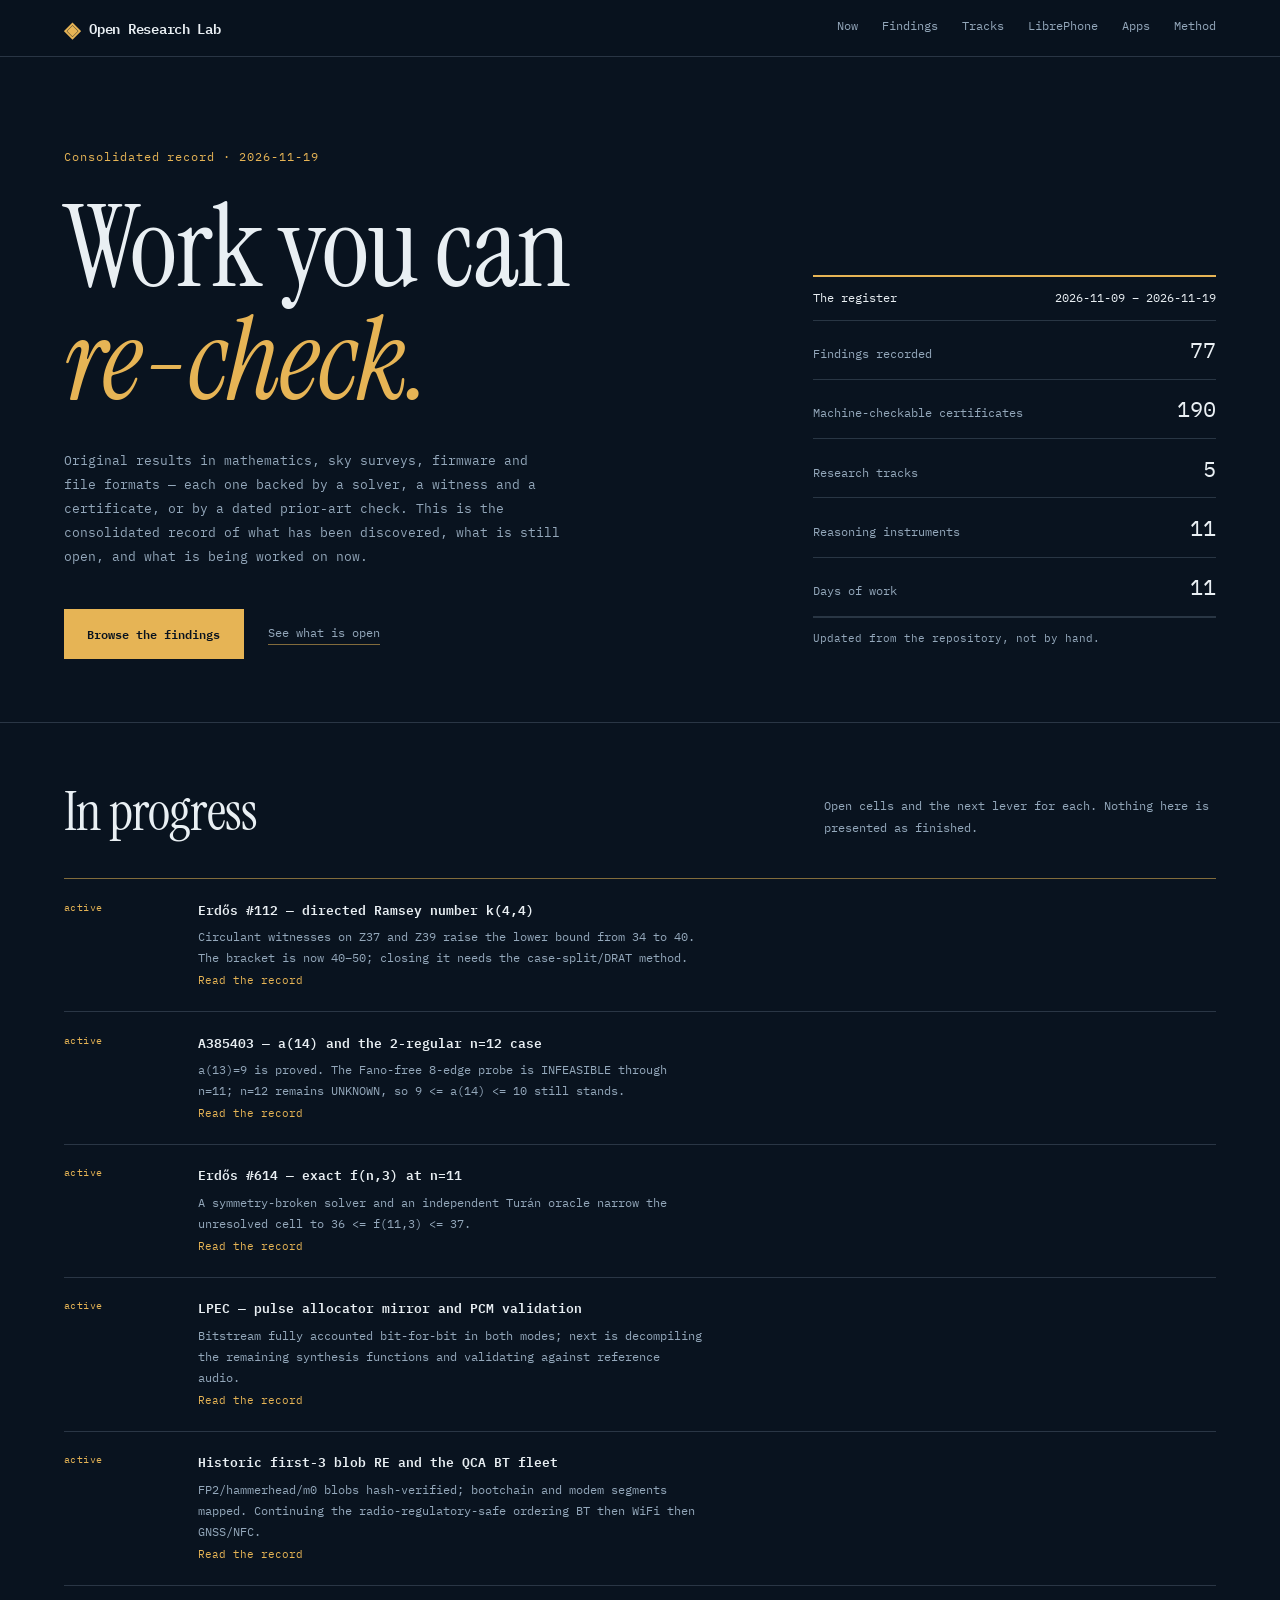
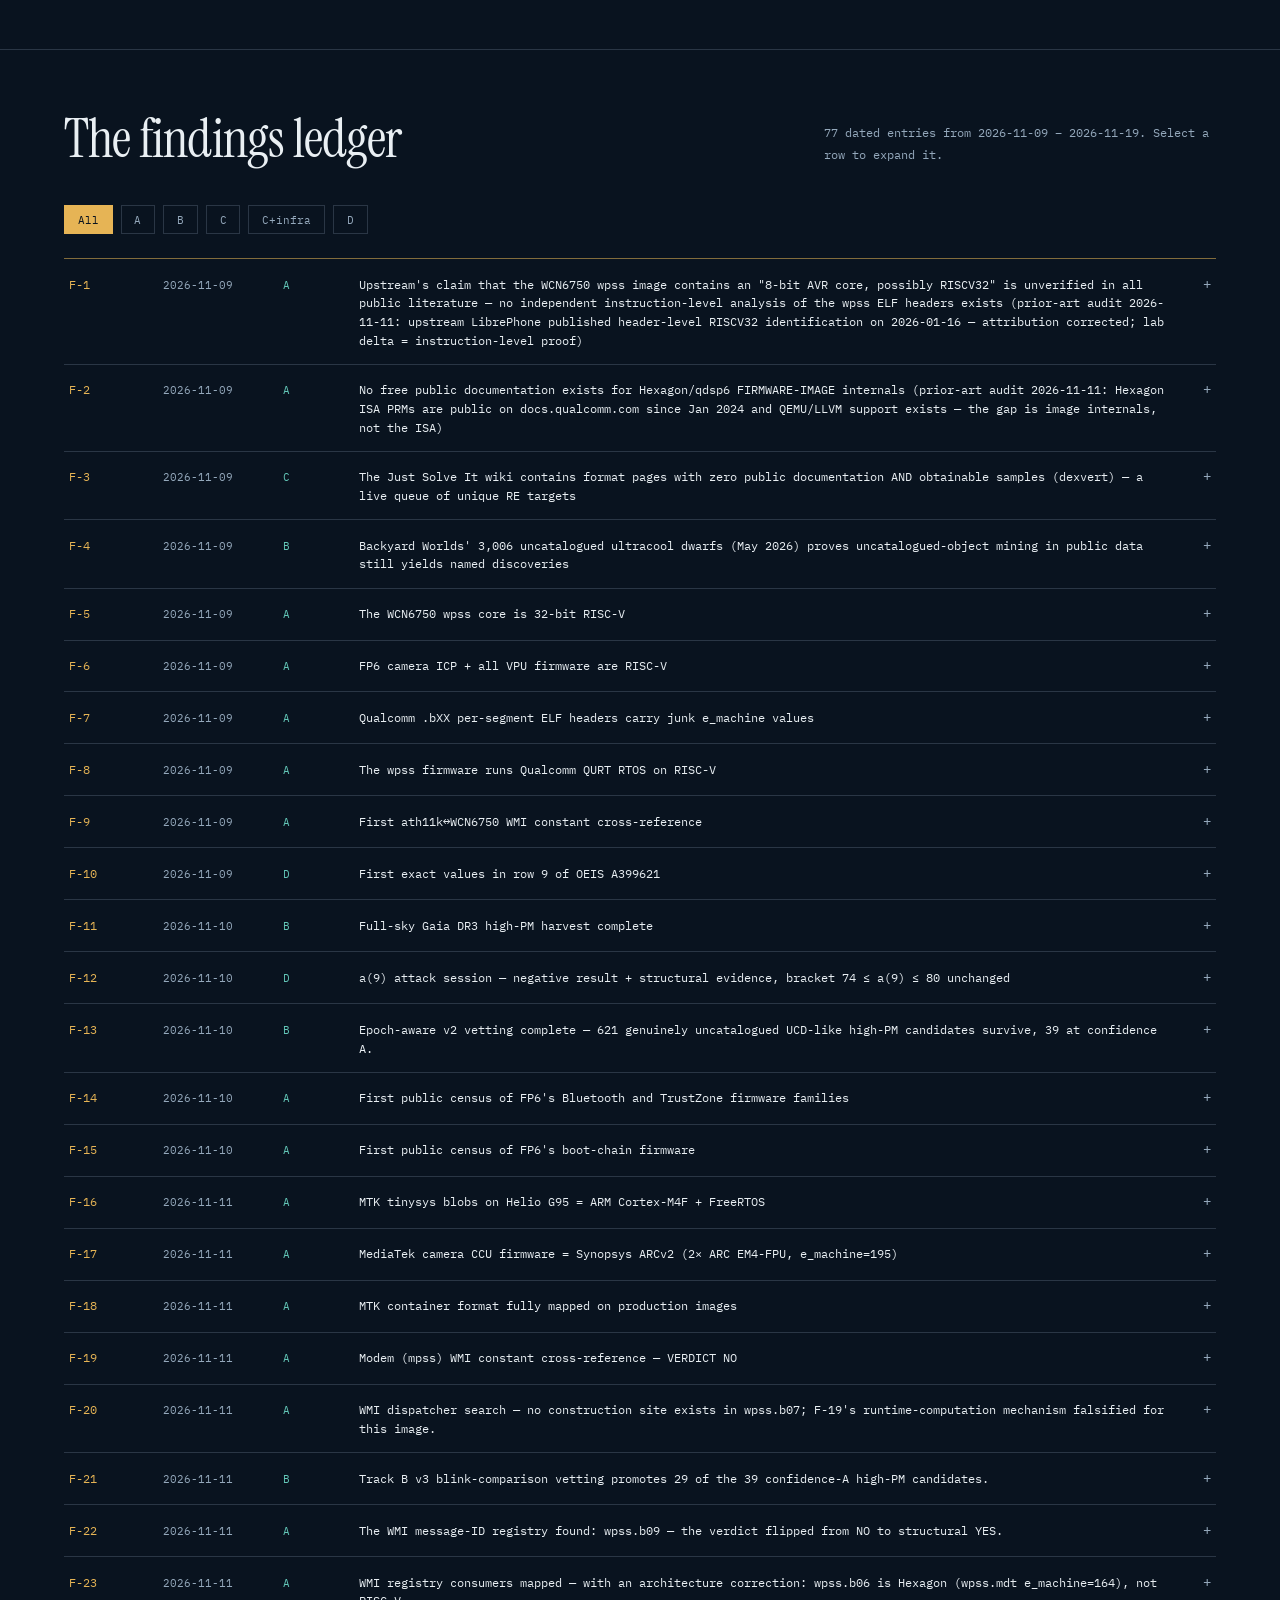
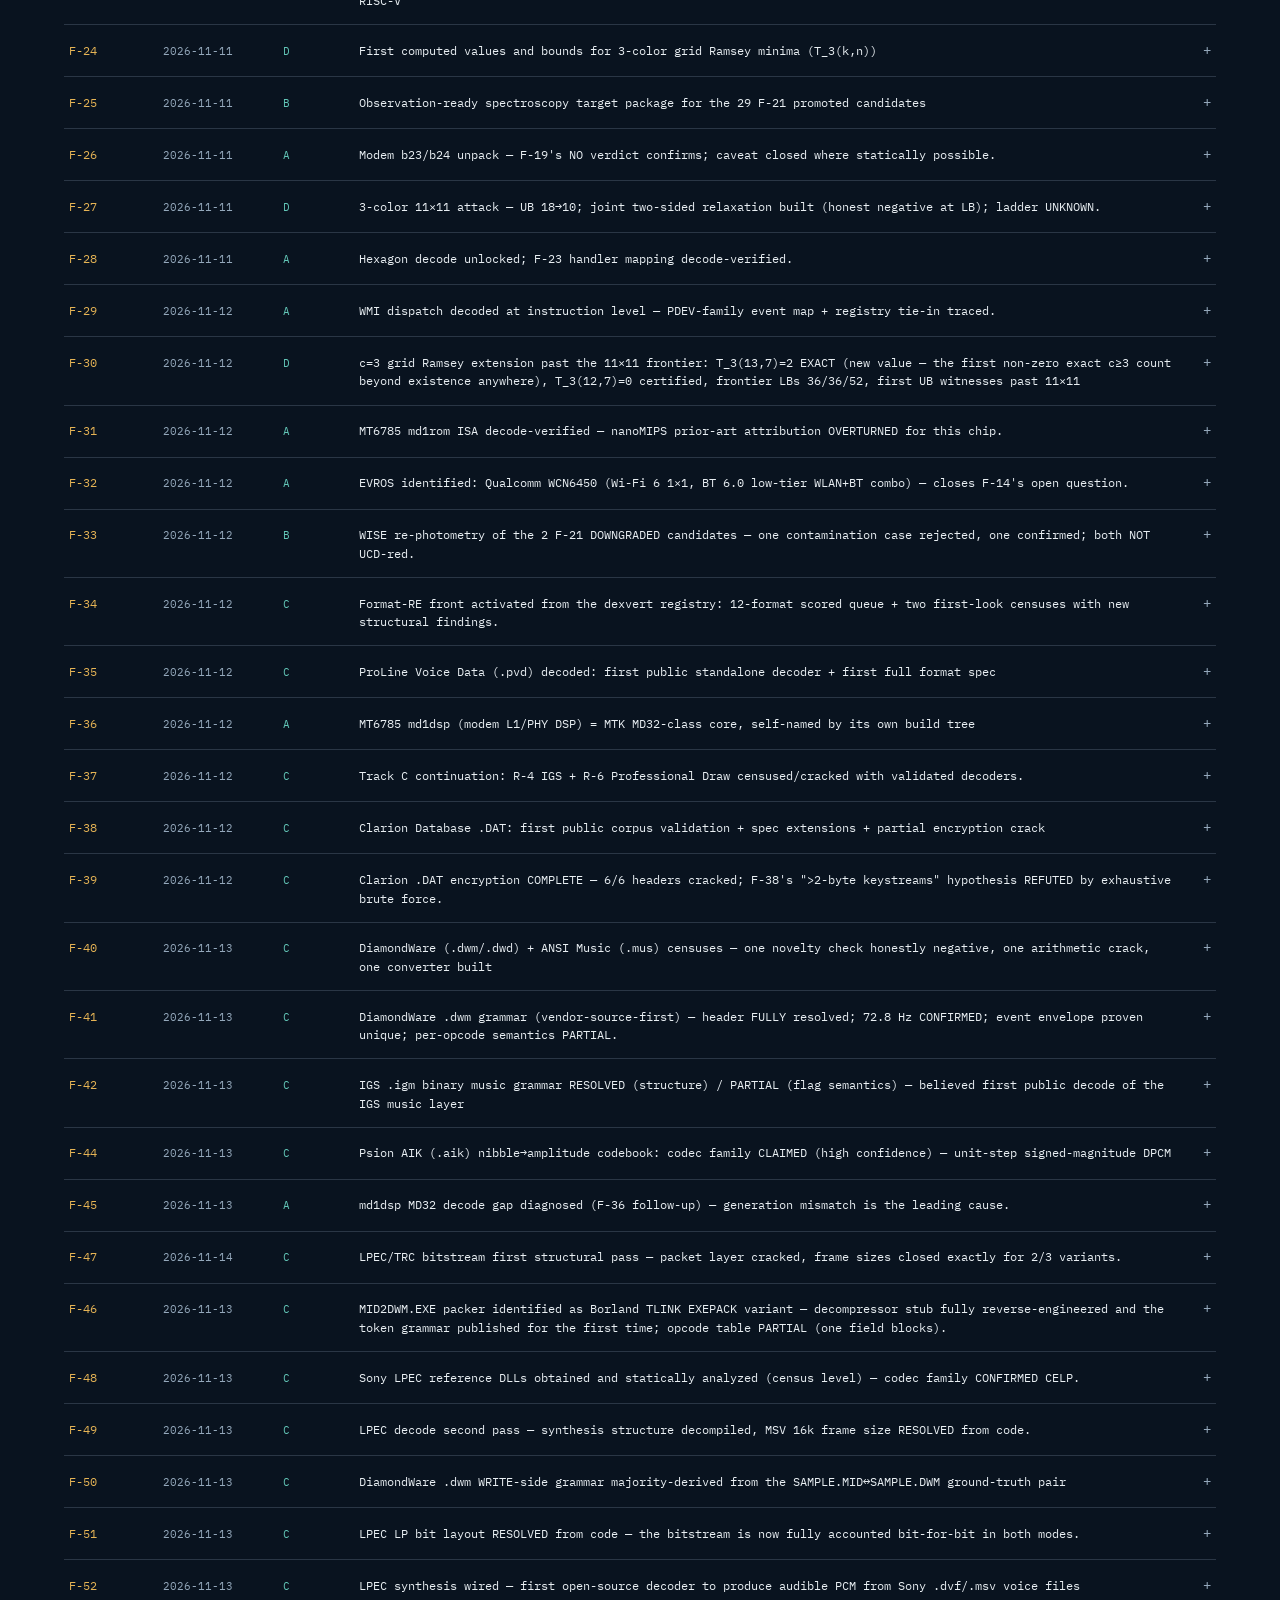
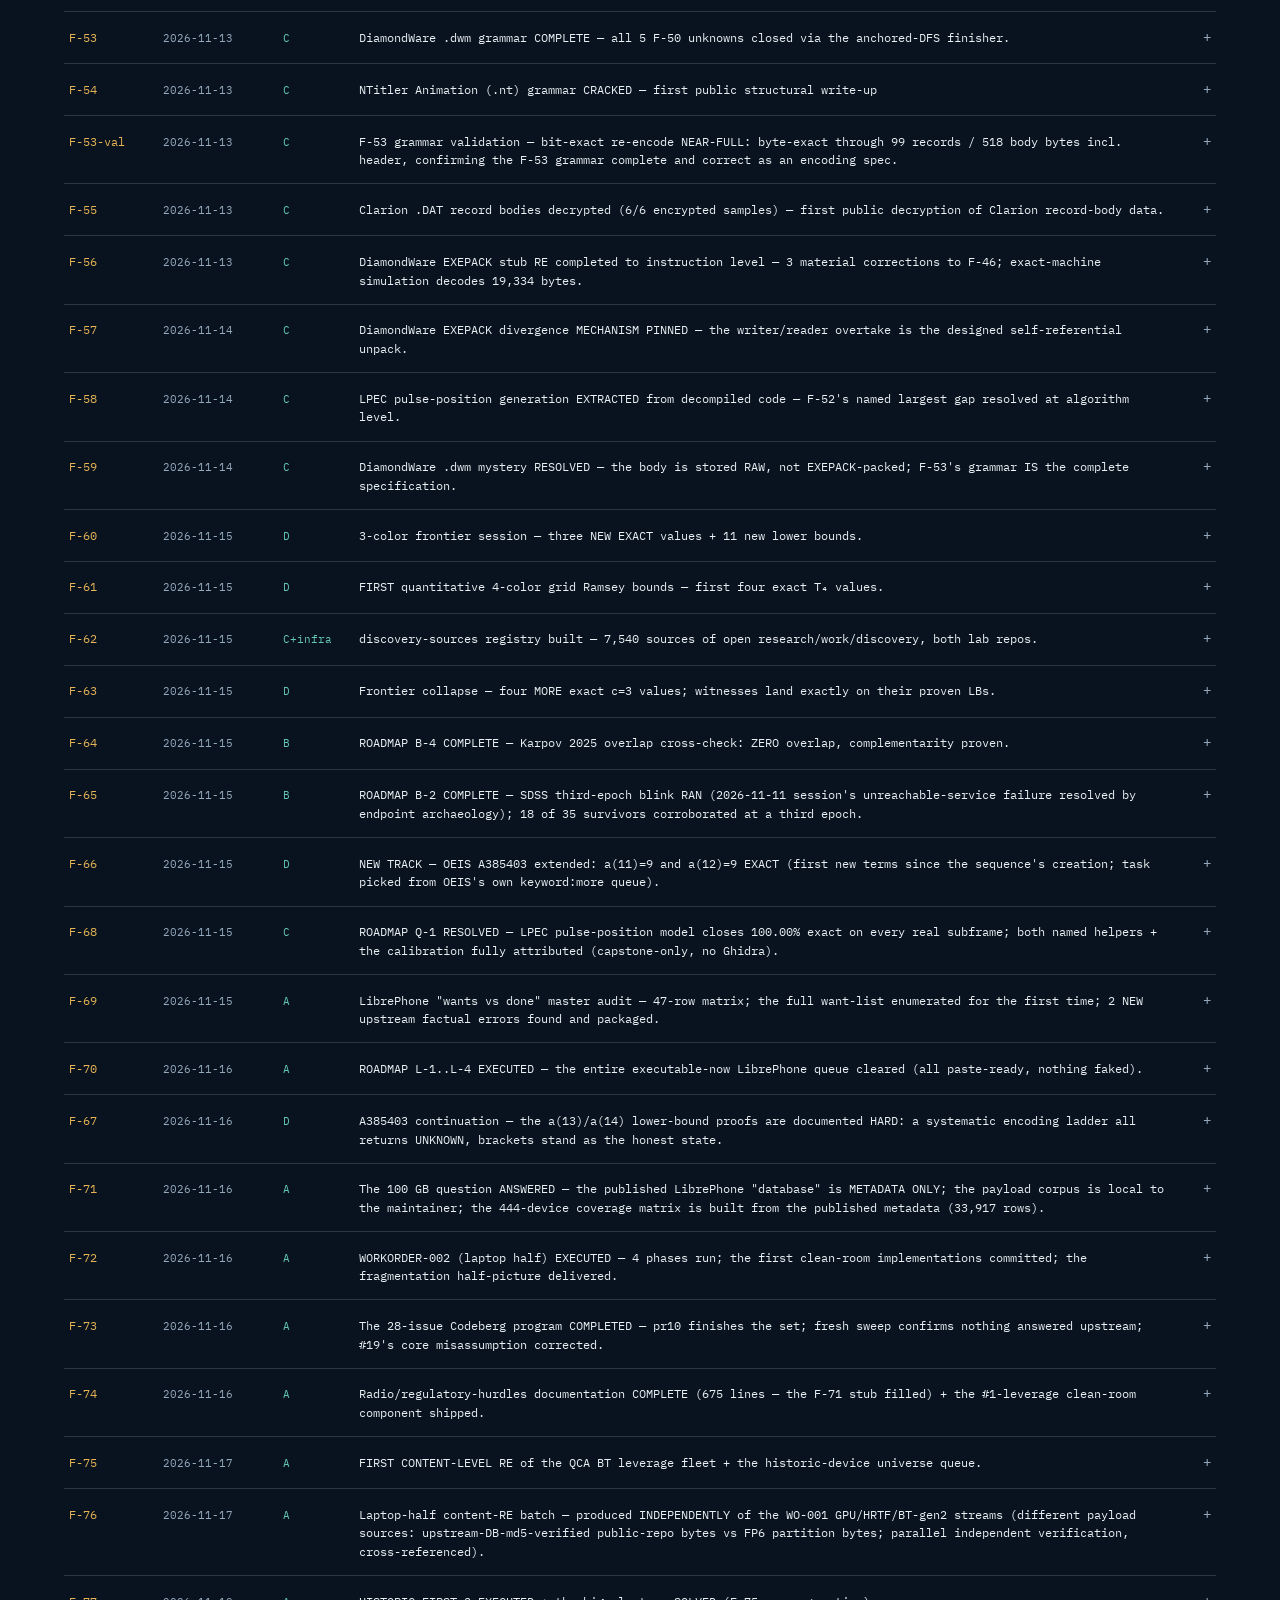
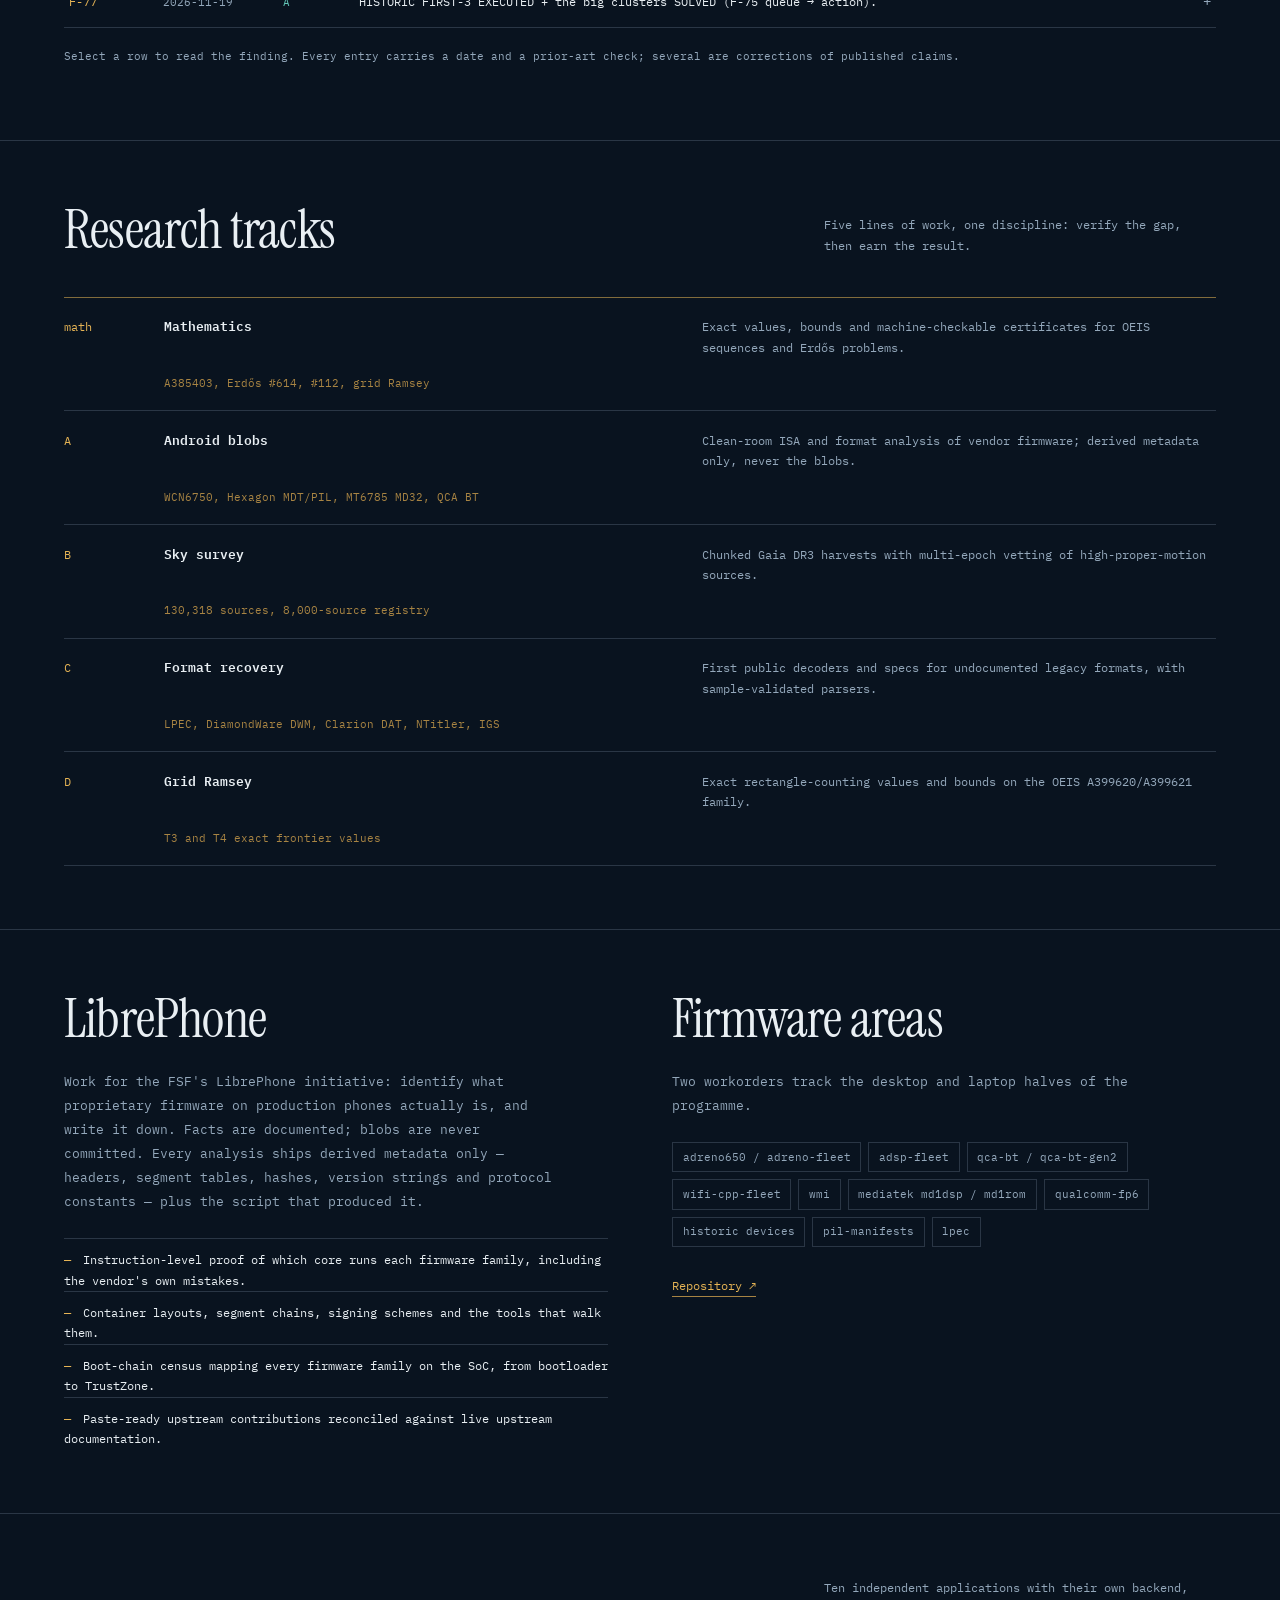
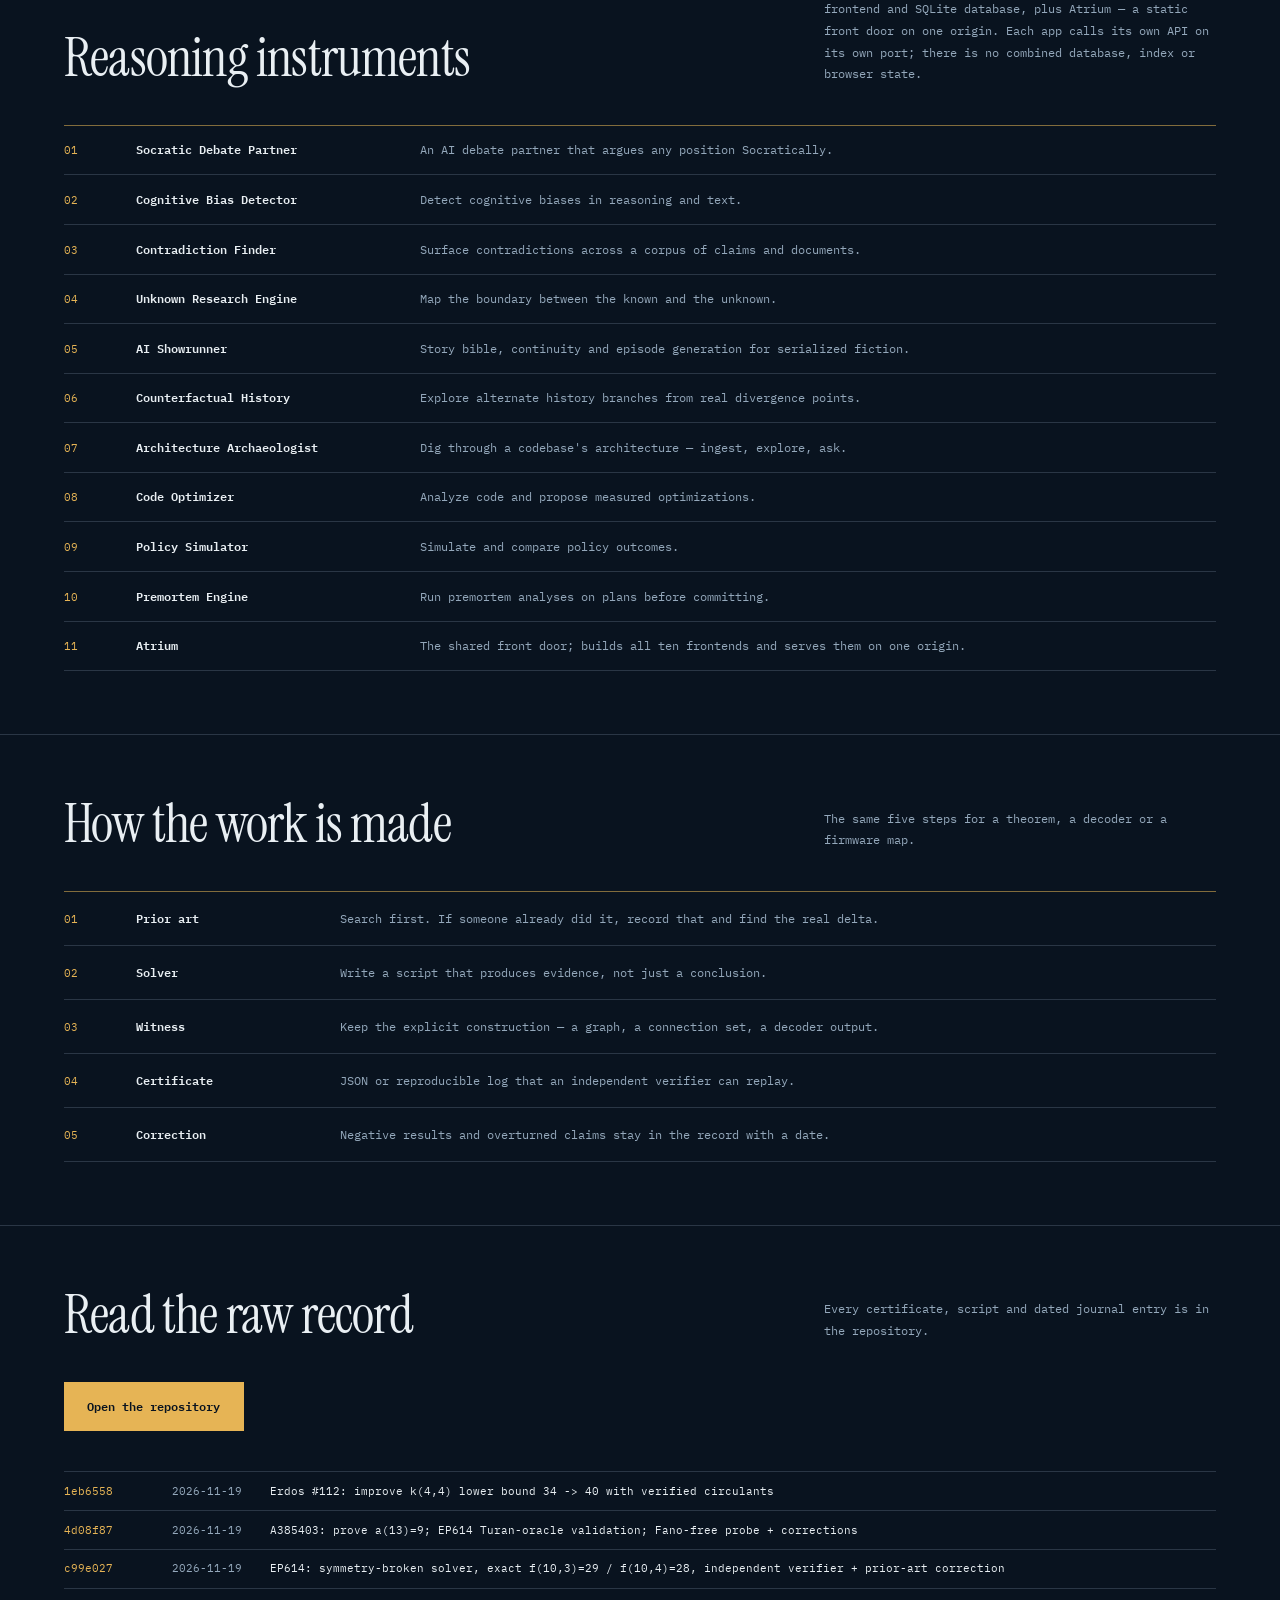
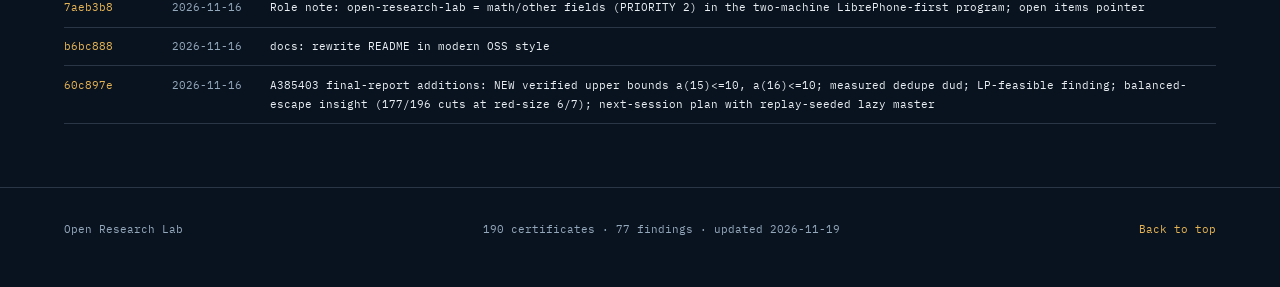
==== docs/index.html @ a0c0c8c8 "Consolidate Open Discovery Lab + launch showcase website - merge all 213 files of open-discovery-lab" ====
<!doctype html>
<html lang="en">
<head>
<meta charset="utf-8">
<meta name="viewport" content="width=device-width, initial-scale=1">
<title>Open Research Lab — Work you can re-check</title>
<meta name="description" content="Original results in mathematics, sky surveys, firmware and file formats, each backed by a solver, a witness and a certificate.">
<link rel="preconnect" href="https://fonts.googleapis.com">
<link rel="preconnect" href="https://fonts.gstatic.com" crossorigin>
<link href="https://fonts.googleapis.com/css2?family=IBM+Plex+Mono:wght@400;500;600&family=Instrument+Serif:ital@0;1&display=swap" rel="stylesheet">
<link rel="stylesheet" href="styles.css">
</head>
<body>

<a class="skip" href="#main">Skip to content</a>

<header class="topbar">
  <a class="wordmark" href="#top">
    <span class="wordmark-mark" aria-hidden="true">◈</span>
    <span>Open Research Lab</span>
  </a>
  <nav aria-label="Sections">
    <a href="#now">Now</a>
    <a href="#findings">Findings</a>
    <a href="#tracks">Tracks</a>
    <a href="#librephone">LibrePhone</a>
    <a href="#apps">Apps</a>
    <a href="#method">Method</a>
  </nav>
</header>

<main id="main">

  <section class="hero" id="top">
    <div class="hero-copy">
      <p class="kicker" id="hero-kicker">Consolidated record · 2026</p>
      <h1>Work you can<br><em>re-check.</em></h1>
      <p class="hero-intro" id="hero-intro"></p>
      <div class="hero-actions">
        <a class="primary" href="#findings">Browse the findings</a>
        <a class="quiet" href="#now">See what is open</a>
      </div>
    </div>

    <aside class="register" aria-label="Live register">
      <div class="register-head">
        <span>The register</span>
        <span id="register-date"></span>
      </div>
      <dl id="register-rows"></dl>
      <div class="register-foot">
        <span>Updated from the repository, not by hand.</span>
      </div>
    </aside>
  </section>

  <section class="section" id="now">
    <div class="section-head">
      <h2>In progress</h2>
      <p>Open cells and the next lever for each. Nothing here is presented as finished.</p>
    </div>
    <div class="now-list" id="now-list"></div>
  </section>

  <section class="section" id="findings">
    <div class="section-head">
      <h2>The findings ledger</h2>
      <p id="findings-sub"></p>
    </div>
    <div class="filters" id="filters" role="group" aria-label="Filter findings by track"></div>
    <div class="ledger" id="ledger"></div>
    <p class="ledger-note">Select a row to read the finding. Every entry carries a date and a prior-art check; several are corrections of published claims.</p>
  </section>

  <section class="section" id="tracks">
    <div class="section-head">
      <h2>Research tracks</h2>
      <p>Five lines of work, one discipline: verify the gap, then earn the result.</p>
    </div>
    <div class="track-list" id="track-list"></div>
  </section>

  <section class="section two-col" id="librephone">
    <div>
      <div class="section-head">
        <h2>LibrePhone</h2>
      </div>
      <p class="prose" id="libre-summary"></p>
      <ul class="plain-list" id="libre-highlights"></ul>
    </div>
    <div>
      <div class="section-head">
        <h2>Firmware areas</h2>
      </div>
      <p class="prose" id="libre-workorders"></p>
      <div class="chip-list" id="libre-areas"></div>
      <a class="outlink" id="libre-link" href="#">Repository ↗</a>
    </div>
  </section>

  <section class="section" id="apps">
    <div class="section-head">
      <h2>Reasoning instruments</h2>
      <p id="apps-summary"></p>
    </div>
    <ol class="app-index" id="app-index"></ol>
  </section>

  <section class="section" id="method">
    <div class="section-head">
      <h2>How the work is made</h2>
      <p>The same five steps for a theorem, a decoder or a firmware map.</p>
    </div>
    <ol class="method-steps" id="method-steps"></ol>
  </section>

  <section class="section cta">
    <div class="section-head">
      <h2>Read the raw record</h2>
      <p>Every certificate, script and dated journal entry is in the repository.</p>
    </div>
    <a class="primary" id="repo-link" href="#">Open the repository</a>
    <div class="recent" id="recent"></div>
  </section>

</main>

<footer>
  <span>Open Research Lab</span>
  <span id="footer-meta"></span>
  <a href="#top">Back to top</a>
</footer>

<script src="data.js"></script>
<script src="app.js"></script>
</body>
</html>
---- docs/styles.css ----
/* Open Research Lab — instrument-ledger visual system.
   Deep navy + brass, editorial serif display, technical mono data.
   Ruled structure instead of cards. No gradients, no shadows. */

:root {
  --ink:      #09131f;
  --ink-2:    #101d2b;
  --ink-3:    #16263a;
  --paper:    #e9eff3;
  --muted:    #94a8bb;
  --brass:    #e6b455;
  --brass-dim:#a88443;
  --teal:     #63c7b8;
  --rule:     rgba(148, 168, 187, 0.24);
  --rule-str: rgba(230, 180, 85, 0.55);
  --serif: "Instrument Serif", Georgia, serif;
  --mono: "IBM Plex Mono", ui-monospace, SFMono-Regular, Menlo, monospace;
}

* { box-sizing: border-box; }

html { scroll-behavior: smooth; scroll-padding-top: 5rem; }

body {
  margin: 0;
  background: var(--ink);
  color: var(--paper);
  font-family: var(--mono);
  font-size: 14px;
  line-height: 1.7;
  -webkit-font-smoothing: antialiased;
}

a { color: inherit; }

a:focus-visible, button:focus-visible, summary:focus-visible {
  outline: 2px solid var(--brass);
  outline-offset: 3px;
}

.skip {
  position: absolute; left: -9999px; top: 0;
  background: var(--brass); color: var(--ink); padding: .5rem 1rem; z-index: 20;
}
.skip:focus { left: 0; }

/* ---------- top bar ---------- */

.topbar {
  position: sticky; top: 0; z-index: 10;
  display: flex; align-items: center; justify-content: space-between;
  gap: 2rem;
  padding: 1rem clamp(1.25rem, 5vw, 4.5rem);
  background: rgba(9, 19, 31, 0.94);
  border-bottom: 1px solid var(--rule);
  backdrop-filter: blur(8px);
}
.wordmark {
  display: inline-flex; align-items: center; gap: .6rem;
  font-weight: 600; letter-spacing: -0.02em; text-decoration: none;
}
.wordmark-mark { color: var(--brass); font-size: 1.3rem; line-height: 1; }
.topbar nav { display: flex; gap: 1.5rem; flex-wrap: wrap; }
.topbar nav a {
  color: var(--muted); text-decoration: none; font-size: 12px;
  border-bottom: 1px solid transparent; padding-bottom: 2px;
}
.topbar nav a:hover { color: var(--paper); border-bottom-color: var(--brass); }

/* ---------- hero ---------- */

.hero {
  display: grid;
  grid-template-columns: minmax(0, 1.25fr) minmax(280px, .75fr);
  gap: clamp(2rem, 6vw, 6rem);
  align-items: end;
  padding: clamp(4rem, 10vh, 8rem) clamp(1.25rem, 5vw, 4.5rem) clamp(3rem, 7vh, 6rem);
  max-width: 1400px; margin: 0 auto;
}

.kicker {
  color: var(--brass); font-size: 12px; letter-spacing: 0.08em;
  margin: 0 0 1.5rem;
}

h1, h2 {
  font-family: var(--serif); font-weight: 400; letter-spacing: -0.015em;
  margin: 0; line-height: 0.98;
}
h1 { font-size: clamp(3.6rem, 9vw, 8.2rem); }
h1 em { color: var(--brass); font-style: italic; }
h2 { font-size: clamp(2.1rem, 4.2vw, 3.6rem); }

.hero-intro {
  max-width: 62ch; color: var(--muted); margin: 2rem 0 0;
  font-size: 13px; line-height: 1.85;
}
.hero-actions { display: flex; gap: 1.5rem; align-items: center; flex-wrap: wrap; margin-top: 2.5rem; }

.primary {
  display: inline-block; background: var(--brass); color: var(--ink);
  text-decoration: none; font-weight: 600; font-size: 12px;
  padding: .85rem 1.4rem; border: 1px solid var(--brass);
}
.primary:hover { background: transparent; color: var(--brass); }
.quiet { color: var(--muted); font-size: 12px; text-decoration: none; border-bottom: 1px solid var(--rule-str); }
.quiet:hover { color: var(--paper); }

/* ---------- the register ---------- */

.register { border-top: 2px solid var(--brass); font-size: 12px; }
.register-head, .register-foot {
  display: flex; justify-content: space-between; gap: 1rem;
  color: var(--muted); padding: .7rem 0;
}
.register-head { color: var(--paper); border-bottom: 1px solid var(--rule); }
.register-foot { border-top: 1px solid var(--rule); font-size: 11px; }
.register dl { margin: 0; }
.register-row {
  display: grid; grid-template-columns: 1fr auto;
  align-items: baseline; gap: 1rem;
  padding: .65rem 0; border-bottom: 1px solid var(--rule);
}
.register-row dt { color: var(--muted); }
.register-row dd { margin: 0; font-size: 22px; font-variant-numeric: tabular-nums; color: var(--paper); }
.register-row dd small { font-size: 11px; color: var(--teal); margin-left: .5rem; }

/* ---------- sections ---------- */

.section {
  max-width: 1400px; margin: 0 auto;
  padding: clamp(3rem, 7vh, 6rem) clamp(1.25rem, 5vw, 4.5rem);
  border-top: 1px solid var(--rule);
}
.section-head { display: grid; grid-template-columns: minmax(0, 1fr) minmax(240px, 34%); gap: 2rem; align-items: end; margin-bottom: 2.5rem; }
.section-head p { color: var(--muted); margin: 0; font-size: 12px; line-height: 1.8; }

.prose { color: var(--muted); font-size: 13px; line-height: 1.85; max-width: 62ch; }
.plain-list { list-style: none; padding: 0; margin: 1.5rem 0 0; }
.plain-list li { border-top: 1px solid var(--rule); padding: .7rem 0 0; color: var(--paper); font-size: 12px; }
.plain-list li::before { content: "—"; color: var(--brass); margin-right: .75rem; }

/* ---------- now ---------- */

.now-list { border-top: 1px solid var(--rule-str); }
.now-item { display: grid; grid-template-columns: 110px 1fr; gap: 1.5rem; padding: 1.2rem 0; border-bottom: 1px solid var(--rule); }
.now-item h3 { margin: 0 0 .35rem; font-family: var(--mono); font-size: 13px; font-weight: 600; }
.now-item p { margin: 0; color: var(--muted); font-size: 12px; line-height: 1.75; max-width: 72ch; }
.now-item a { color: var(--brass); font-size: 11px; text-decoration: none; }
.now-item a:hover { text-decoration: underline; }
.status { font-size: 10px; color: var(--brass); letter-spacing: .04em; }

/* ---------- findings ledger ---------- */

.filters { display: flex; flex-wrap: wrap; gap: .5rem; margin-bottom: 1.5rem; }
.filter {
  background: transparent; color: var(--muted); border: 1px solid var(--rule);
  font-family: var(--mono); font-size: 11px; padding: .4rem .8rem; cursor: pointer;
}
.filter:hover { border-color: var(--brass-dim); color: var(--paper); }
.filter[aria-pressed="true"] { background: var(--brass); border-color: var(--brass); color: var(--ink); }

.ledger { border-top: 1px solid var(--rule-str); }
.ledger-row { border-bottom: 1px solid var(--rule); }
.ledger-summary {
  display: grid; grid-template-columns: 78px 104px 60px 1fr 22px;
  gap: 1rem; align-items: baseline; padding: .85rem .3rem; cursor: pointer;
  list-style: none;
}
.ledger-summary::-webkit-details-marker { display: none; }
.ledger-summary:hover { background: var(--ink-2); }
.ledger-id { color: var(--brass); font-size: 12px; }
.ledger-date { color: var(--muted); font-size: 11px; }
.ledger-track { color: var(--teal); font-size: 11px; }
.ledger-title { font-size: 12px; line-height: 1.55; }
.ledger-caret { color: var(--muted); text-align: right; }
.ledger-detail { padding: 0 1rem 1.4rem 2.5rem; color: var(--muted); font-size: 12px; line-height: 1.85; max-width: 92ch; }
.ledger-note { color: var(--muted); font-size: 11px; margin-top: 1.2rem; }

/* ---------- tracks ---------- */

.track-list { border-top: 1px solid var(--rule-str); }
.track-item { display: grid; grid-template-columns: 76px 1fr 1fr; gap: 1.5rem; padding: 1.1rem 0; border-bottom: 1px solid var(--rule); align-items: baseline; }
.track-key { color: var(--brass); font-size: 12px; }
.track-item h3 { margin: 0; font-size: 13px; font-weight: 600; }
.track-item p { margin: 0; color: var(--muted); font-size: 12px; line-height: 1.7; }
.track-examples { grid-column: 2 / -1; color: var(--brass-dim); font-size: 11px; margin-top: -.5rem; }

/* ---------- two column ---------- */

.two-col { display: grid; grid-template-columns: 1fr 1fr; gap: clamp(2rem, 5vw, 5rem); }
.two-col .section-head { display: block; margin-bottom: 1.5rem; }
.chip-list { display: flex; flex-wrap: wrap; gap: .45rem; margin-top: 1.5rem; }
.chip { border: 1px solid var(--rule); color: var(--muted); font-size: 11px; padding: .3rem .6rem; }
.outlink { display: inline-block; margin-top: 1.8rem; color: var(--brass); font-size: 12px; text-decoration: none; border-bottom: 1px solid var(--brass-dim); }

/* ---------- apps ---------- */

.app-index { list-style: none; counter-reset: app; padding: 0; margin: 0; border-top: 1px solid var(--rule-str); }
.app-index li {
  counter-increment: app;
  display: grid; grid-template-columns: 48px minmax(180px, 260px) 1fr;
  gap: 1.5rem; padding: .85rem 0; border-bottom: 1px solid var(--rule); align-items: baseline;
}
.app-index li::before { content: counter(app, decimal-leading-zero); color: var(--brass); font-size: 11px; }
.app-index strong { font-size: 12px; font-weight: 600; }
.app-index span { color: var(--muted); font-size: 12px; }

/* ---------- method ---------- */

.method-steps { list-style: none; counter-reset: step; padding: 0; margin: 0; border-top: 1px solid var(--rule-str); }
.method-steps li {
  counter-increment: step;
  display: grid; grid-template-columns: 48px 180px 1fr; gap: 1.5rem;
  padding: 1rem 0; border-bottom: 1px solid var(--rule); align-items: baseline;
}
.method-steps li::before { content: counter(step, decimal-leading-zero); color: var(--brass); font-size: 11px; }
.method-steps strong { font-size: 12px; font-weight: 600; }
.method-steps p { margin: 0; color: var(--muted); font-size: 12px; line-height: 1.75; }

/* ---------- cta / footer ---------- */

.cta { border-bottom: 1px solid var(--rule); }
.recent { margin-top: 2.5rem; border-top: 1px solid var(--rule); }
.recent-row { display: grid; grid-template-columns: 92px 82px 1fr; gap: 1rem; padding: .6rem 0; border-bottom: 1px solid var(--rule); font-size: 11px; }
.recent-row span:first-child { color: var(--brass); }
.recent-row span:nth-child(2) { color: var(--muted); }
.recent-row span:last-child { color: var(--paper); }

footer {
  display: flex; justify-content: space-between; gap: 1rem; flex-wrap: wrap;
  max-width: 1400px; margin: 0 auto;
  padding: 2rem clamp(1.25rem, 5vw, 4.5rem) 3rem;
  color: var(--muted); font-size: 11px;
}
footer a { color: var(--brass); text-decoration: none; }

/* ---------- one orchestrated reveal ---------- */

@media (prefers-reduced-motion: no-preference) {
  .hero-copy > * { animation: rise .7s cubic-bezier(.2,.7,.3,1) both; }
  .hero-copy > :nth-child(2) { animation-delay: .08s; }
  .hero-copy > :nth-child(3) { animation-delay: .16s; }
  .hero-copy > :nth-child(4) { animation-delay: .24s; }
  .register { animation: rise .8s .3s cubic-bezier(.2,.7,.3,1) both; }
}
@keyframes rise { from { opacity: 0; transform: translateY(14px); } to { opacity: 1; transform: none; } }

/* ---------- responsive ---------- */

@media (max-width: 900px) {
  .hero { grid-template-columns: 1fr; }
  .section-head { grid-template-columns: 1fr; gap: 1rem; }
  .two-col { grid-template-columns: 1fr; }
  .track-item { grid-template-columns: 56px 1fr; }
  .track-item p { grid-column: 2; }
  .track-examples { grid-column: 2; margin-top: 0; }
}

@media (max-width: 620px) {
  .topbar { gap: .75rem; flex-wrap: wrap; }
  .topbar nav { gap: .9rem; }
  h1 { font-size: clamp(3rem, 15vw, 5rem); }
  .now-item, .ledger-summary, .app-index li, .method-steps li, .recent-row {
    grid-template-columns: 1fr; gap: .25rem;
  }
  .ledger-summary { grid-template-columns: 64px 1fr 20px; }
  .ledger-date, .ledger-caret { display: none; }
  .app-index li::before, .method-steps li::before { margin-bottom: .2rem; }
  .ledger-detail { padding-left: .5rem; }
}
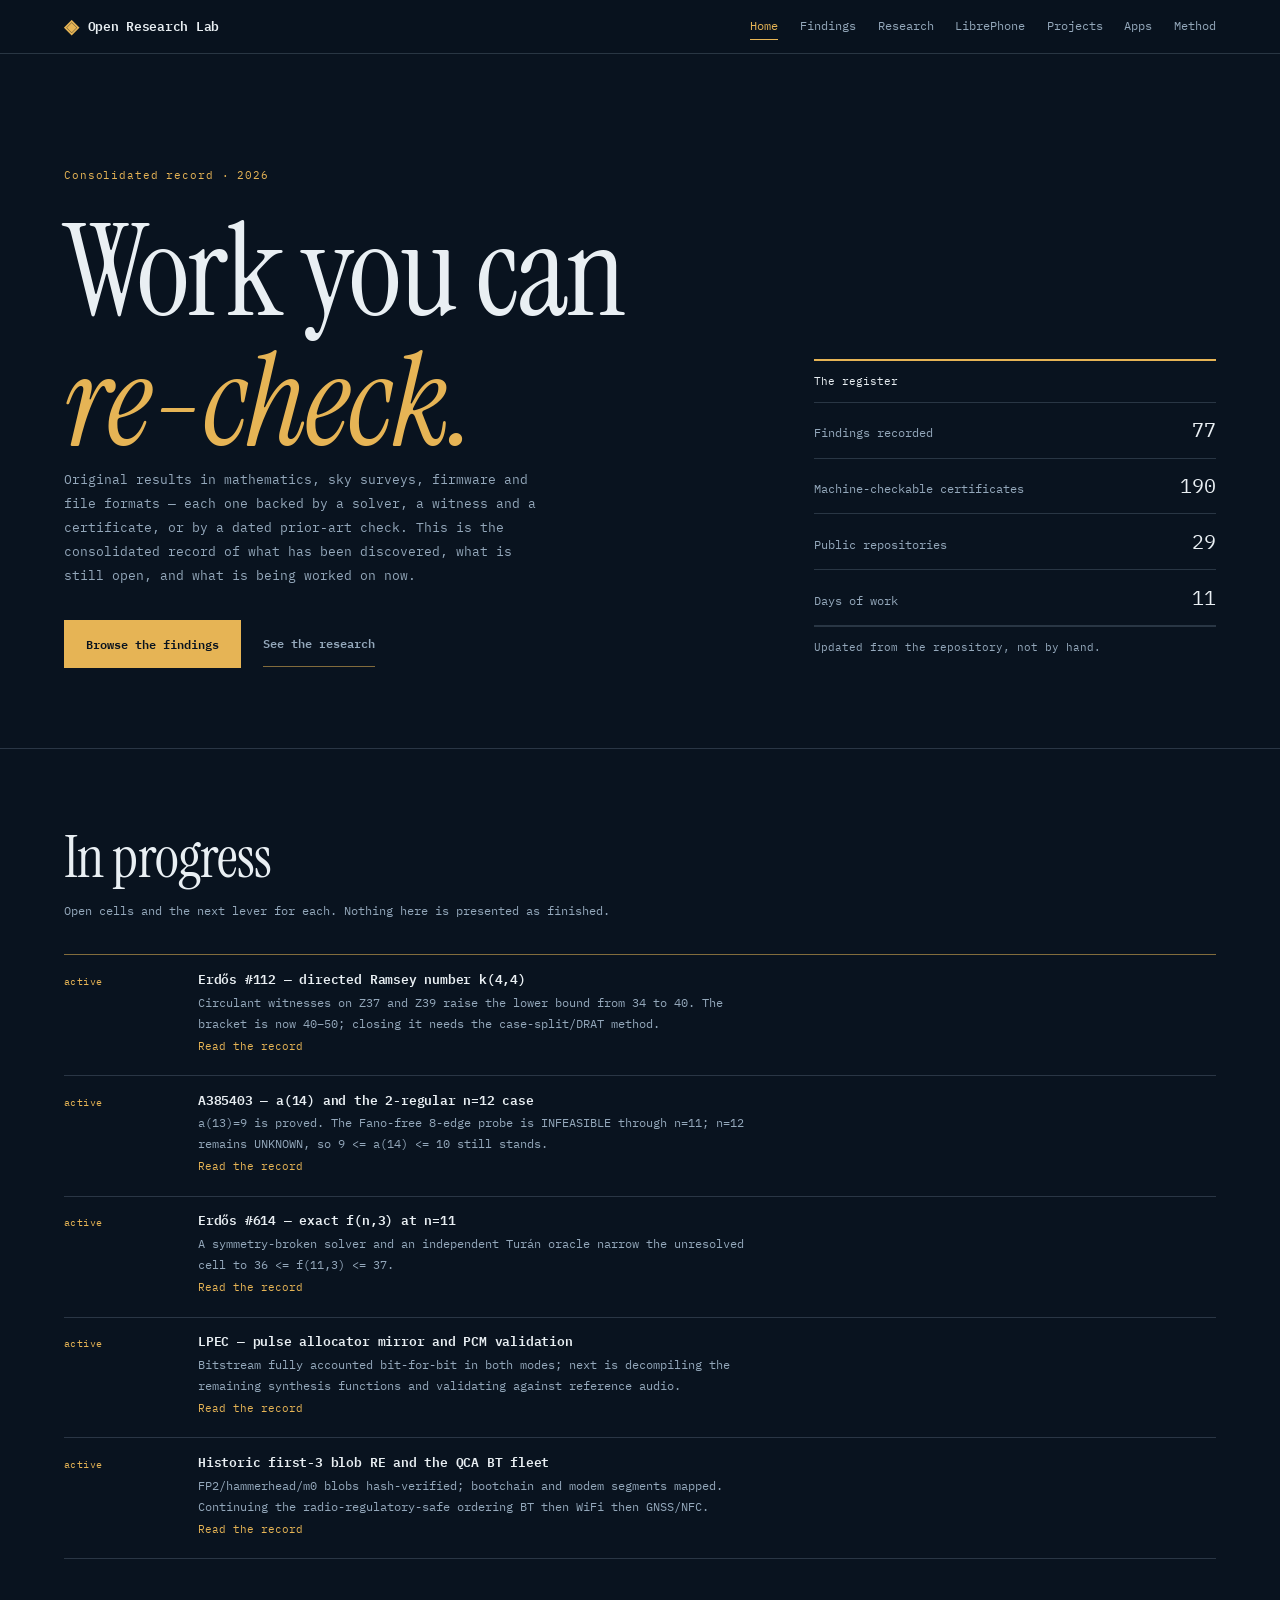
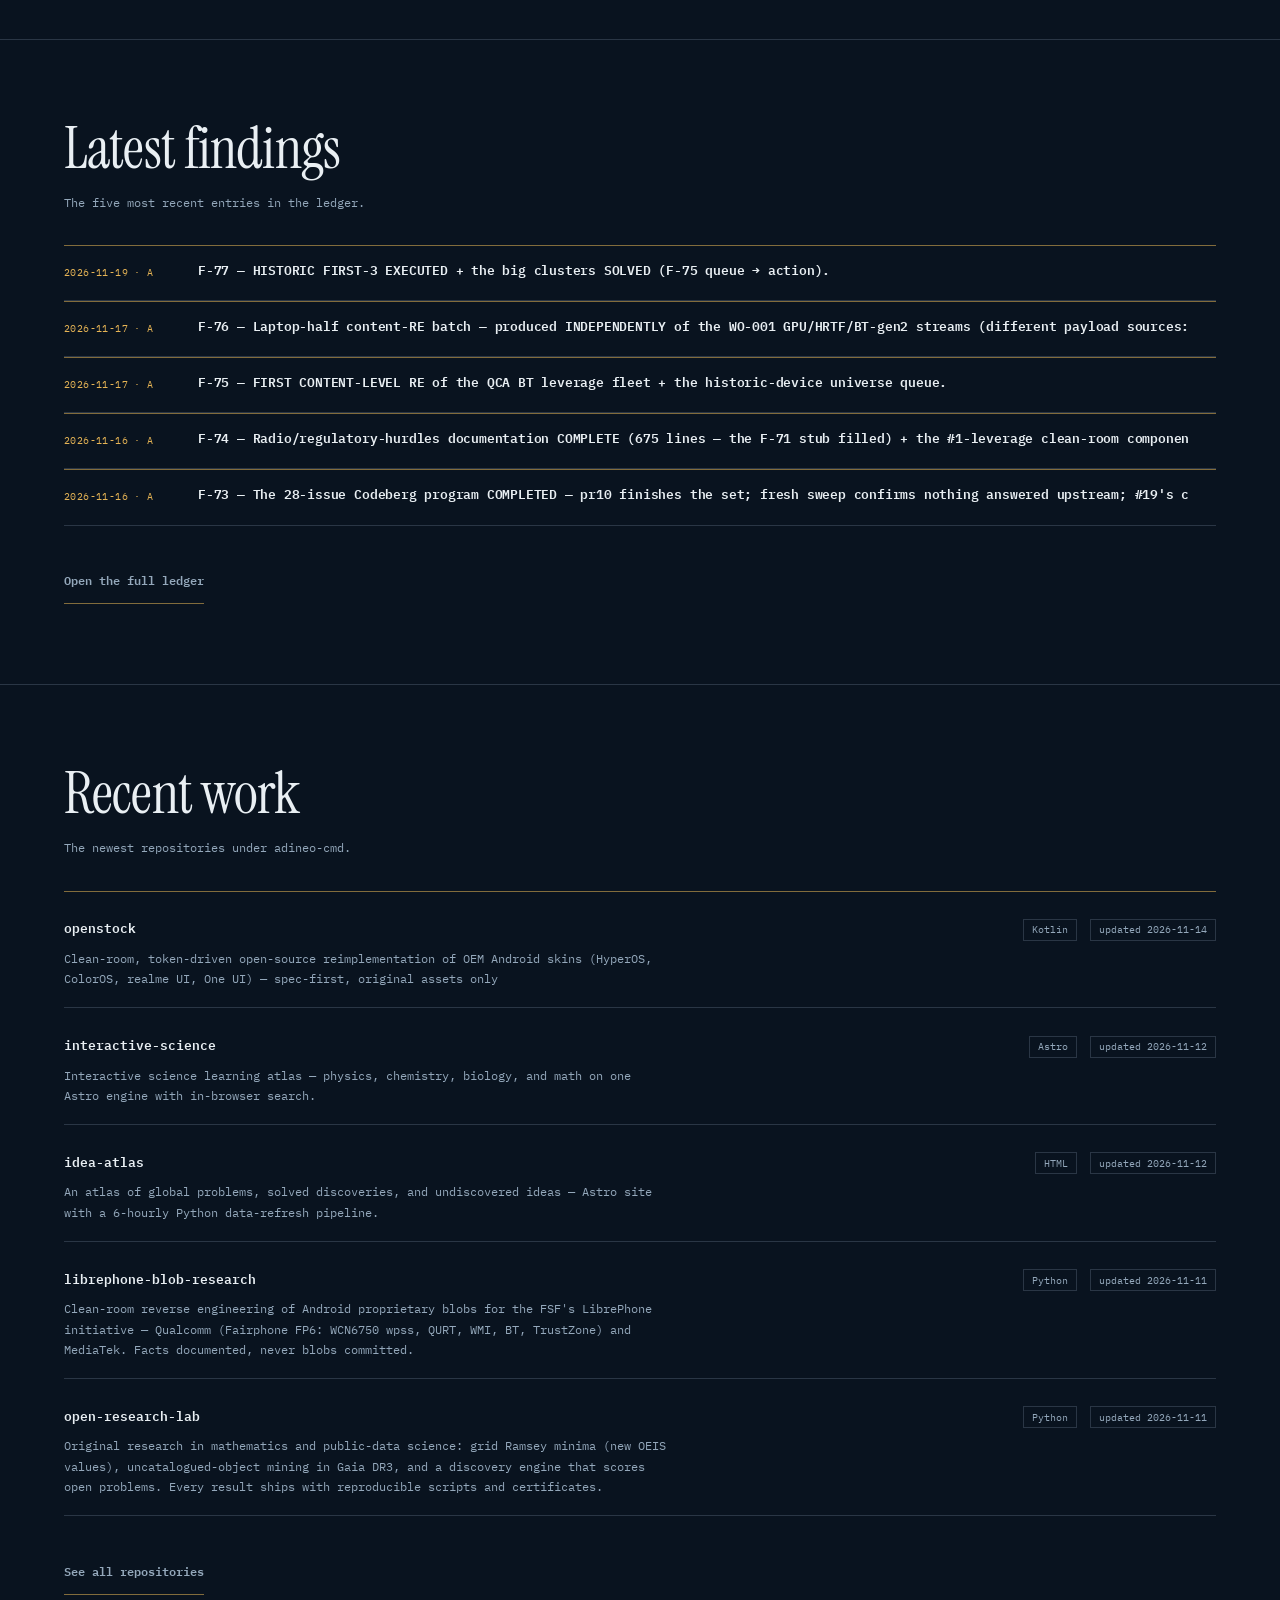
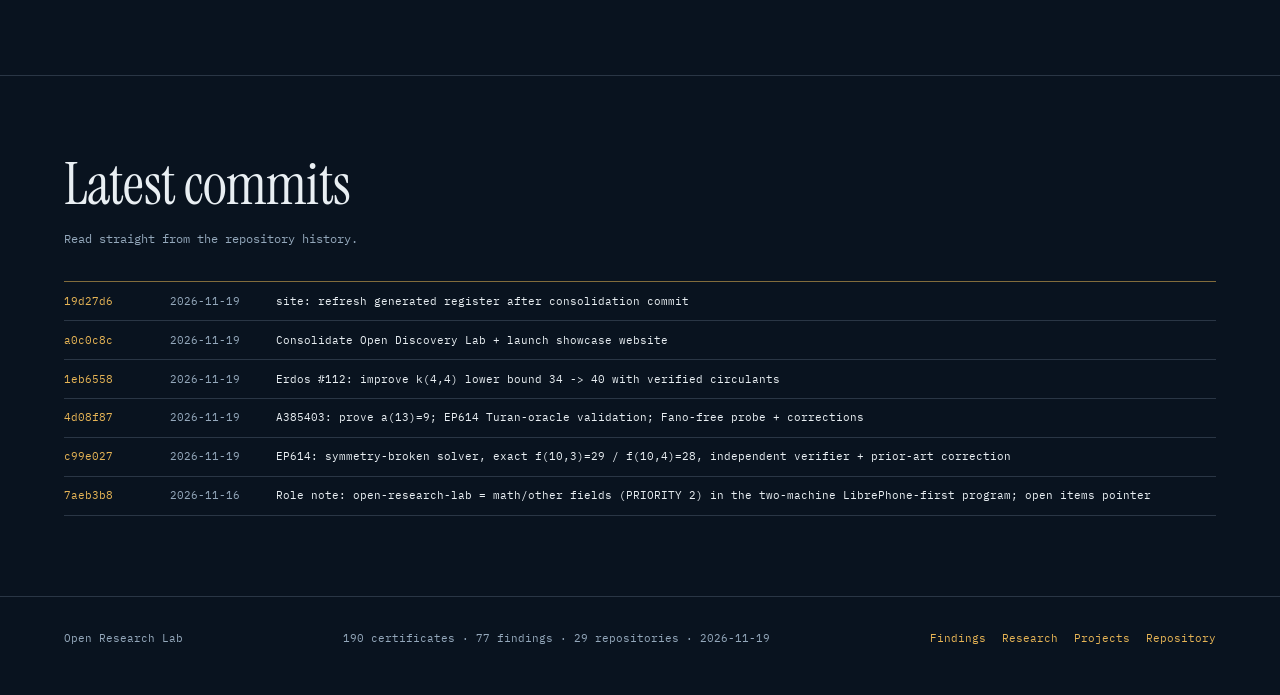
==== commit 4a78fc36: "Site: multi-page professional portfolio, all adineo-cmd repos, mobile-first - expand the single demo" ====
--- a/docs/index.html
+++ b/docs/index.html
@@ -4,133 +4,66 @@
 <meta charset="utf-8">
 <meta name="viewport" content="width=device-width, initial-scale=1">
 <title>Open Research Lab — Work you can re-check</title>
-<meta name="description" content="Original results in mathematics, sky surveys, firmware and file formats, each backed by a solver, a witness and a certificate.">
+<meta name="description" content="Original research in mathematics, firmware, file formats and sky surveys. Every result has a witness and a certificate.">
 <link rel="preconnect" href="https://fonts.googleapis.com">
 <link rel="preconnect" href="https://fonts.gstatic.com" crossorigin>
 <link href="https://fonts.googleapis.com/css2?family=IBM+Plex+Mono:wght@400;500;600&family=Instrument+Serif:ital@0;1&display=swap" rel="stylesheet">
 <link rel="stylesheet" href="styles.css">
 </head>
-<body>
-
+<body data-page="home">
 <a class="skip" href="#main">Skip to content</a>
-
 <header class="topbar">
-  <a class="wordmark" href="#top">
-    <span class="wordmark-mark" aria-hidden="true">◈</span>
-    <span>Open Research Lab</span>
-  </a>
-  <nav aria-label="Sections">
-    <a href="#now">Now</a>
-    <a href="#findings">Findings</a>
-    <a href="#tracks">Tracks</a>
-    <a href="#librephone">LibrePhone</a>
-    <a href="#apps">Apps</a>
-    <a href="#method">Method</a>
-  </nav>
+  <a class="wordmark" href="index.html"><span class="wordmark-mark" aria-hidden="true">◈</span><span>Open Research Lab</span></a>
+  <button class="menu-toggle" id="menu-toggle" type="button" aria-label="Open navigation" aria-controls="site-nav">☰</button>
+  <nav class="site-nav" id="site-nav" aria-label="Sections"></nav>
 </header>
-
 <main id="main">
 
-  <section class="hero" id="top">
+  <section class="hero">
     <div class="hero-copy">
-      <p class="kicker" id="hero-kicker">Consolidated record · 2026</p>
+      <p class="kicker">Consolidated record · 2026</p>
       <h1>Work you can<br><em>re-check.</em></h1>
       <p class="hero-intro" id="hero-intro"></p>
-      <div class="hero-actions">
-        <a class="primary" href="#findings">Browse the findings</a>
-        <a class="quiet" href="#now">See what is open</a>
+      <div class="actions">
+        <a class="primary" href="findings.html">Browse the findings</a>
+        <a class="quiet" href="research.html">See the research</a>
       </div>
     </div>
-
     <aside class="register" aria-label="Live register">
-      <div class="register-head">
-        <span>The register</span>
-        <span id="register-date"></span>
-      </div>
+      <div class="register-head"><span>The register</span><span id="register-date"></span></div>
       <dl id="register-rows"></dl>
-      <div class="register-foot">
-        <span>Updated from the repository, not by hand.</span>
-      </div>
+      <div class="register-foot">Updated from the repository, not by hand.</div>
     </aside>
   </section>
 
   <section class="section" id="now">
-    <div class="section-head">
-      <h2>In progress</h2>
-      <p>Open cells and the next lever for each. Nothing here is presented as finished.</p>
-    </div>
-    <div class="now-list" id="now-list"></div>
+    <div class="section-head"><h2>In progress</h2><p>Open cells and the next lever for each. Nothing here is presented as finished.</p></div>
+    <div class="ruled" id="now-list"></div>
   </section>
 
-  <section class="section" id="findings">
-    <div class="section-head">
-      <h2>The findings ledger</h2>
-      <p id="findings-sub"></p>
-    </div>
-    <div class="filters" id="filters" role="group" aria-label="Filter findings by track"></div>
-    <div class="ledger" id="ledger"></div>
-    <p class="ledger-note">Select a row to read the finding. Every entry carries a date and a prior-art check; several are corrections of published claims.</p>
+  <section class="section">
+    <div class="section-head"><h2>Latest findings</h2><p>The five most recent entries in the ledger.</p></div>
+    <div id="featured-findings"></div>
+    <div class="actions"><a class="quiet" href="findings.html">Open the full ledger</a></div>
   </section>
 
-  <section class="section" id="tracks">
-    <div class="section-head">
-      <h2>Research tracks</h2>
-      <p>Five lines of work, one discipline: verify the gap, then earn the result.</p>
-    </div>
-    <div class="track-list" id="track-list"></div>
+  <section class="section">
+    <div class="section-head"><h2>Recent work</h2><p>The newest repositories under adineo-cmd.</p></div>
+    <div class="ruled" id="featured-projects"></div>
+    <div class="actions"><a class="quiet" href="projects.html">See all repositories</a></div>
   </section>
 
-  <section class="section two-col" id="librephone">
-    <div>
-      <div class="section-head">
-        <h2>LibrePhone</h2>
-      </div>
-      <p class="prose" id="libre-summary"></p>
-      <ul class="plain-list" id="libre-highlights"></ul>
-    </div>
-    <div>
-      <div class="section-head">
-        <h2>Firmware areas</h2>
-      </div>
-      <p class="prose" id="libre-workorders"></p>
-      <div class="chip-list" id="libre-areas"></div>
-      <a class="outlink" id="libre-link" href="#">Repository ↗</a>
-    </div>
-  </section>
-
-  <section class="section" id="apps">
-    <div class="section-head">
-      <h2>Reasoning instruments</h2>
-      <p id="apps-summary"></p>
-    </div>
-    <ol class="app-index" id="app-index"></ol>
-  </section>
-
-  <section class="section" id="method">
-    <div class="section-head">
-      <h2>How the work is made</h2>
-      <p>The same five steps for a theorem, a decoder or a firmware map.</p>
-    </div>
-    <ol class="method-steps" id="method-steps"></ol>
-  </section>
-
-  <section class="section cta">
-    <div class="section-head">
-      <h2>Read the raw record</h2>
-      <p>Every certificate, script and dated journal entry is in the repository.</p>
-    </div>
-    <a class="primary" id="repo-link" href="#">Open the repository</a>
-    <div class="recent" id="recent"></div>
+  <section class="section">
+    <div class="section-head"><h2>Latest commits</h2><p>Read straight from the repository history.</p></div>
+    <div class="recent ruled" id="recent"></div>
   </section>
 
 </main>
-
 <footer>
   <span>Open Research Lab</span>
   <span id="footer-meta"></span>
-  <a href="#top">Back to top</a>
+  <nav><a href="findings.html">Findings</a><a href="research.html">Research</a><a href="projects.html">Projects</a><a href="https://github.com/adineo-cmd/open-research-lab">Repository</a></nav>
 </footer>
-
 <script src="data.js"></script>
 <script src="app.js"></script>
 </body>
--- a/docs/styles.css
+++ b/docs/styles.css
@@ -1,26 +1,25 @@
-/* Open Research Lab — instrument-ledger visual system.
-   Deep navy + brass, editorial serif display, technical mono data.
+/* Open Research Lab — instrument-ledger visual system, mobile first.
+   Deep navy + brass. Editorial serif display, technical mono data.
    Ruled structure instead of cards. No gradients, no shadows. */
 
 :root {
-  --ink:      #09131f;
-  --ink-2:    #101d2b;
-  --ink-3:    #16263a;
-  --paper:    #e9eff3;
-  --muted:    #94a8bb;
-  --brass:    #e6b455;
-  --brass-dim:#a88443;
-  --teal:     #63c7b8;
-  --rule:     rgba(148, 168, 187, 0.24);
-  --rule-str: rgba(230, 180, 85, 0.55);
+  --ink:       #09131f;
+  --ink-2:     #101d2b;
+  --ink-3:     #16263a;
+  --paper:     #e9eff3;
+  --muted:     #94a8bb;
+  --brass:     #e6b455;
+  --brass-dim: #a88443;
+  --teal:      #63c7b8;
+  --rule:      rgba(148, 168, 187, 0.24);
+  --rule-str:  rgba(230, 180, 85, 0.55);
   --serif: "Instrument Serif", Georgia, serif;
   --mono: "IBM Plex Mono", ui-monospace, SFMono-Regular, Menlo, monospace;
+  --pad: clamp(1.1rem, 5vw, 4.5rem);
 }
 
 * { box-sizing: border-box; }
-
 html { scroll-behavior: smooth; scroll-padding-top: 5rem; }
-
 body {
   margin: 0;
   background: var(--ink);
@@ -30,242 +29,280 @@
   line-height: 1.7;
   -webkit-font-smoothing: antialiased;
 }
-
 a { color: inherit; }
-
-a:focus-visible, button:focus-visible, summary:focus-visible {
+button, input { font: inherit; }
+img { max-width: 100%; }
+
+a:focus-visible, button:focus-visible, input:focus-visible, summary:focus-visible {
   outline: 2px solid var(--brass);
   outline-offset: 3px;
 }
-
 .skip {
-  position: absolute; left: -9999px; top: 0;
-  background: var(--brass); color: var(--ink); padding: .5rem 1rem; z-index: 20;
+  position: absolute; left: -9999px; top: 0; z-index: 30;
+  background: var(--brass); color: var(--ink); padding: .6rem 1rem;
 }
 .skip:focus { left: 0; }
 
-/* ---------- top bar ---------- */
+/* ---------- top bar / navigation ---------- */
 
 .topbar {
-  position: sticky; top: 0; z-index: 10;
+  position: sticky; top: 0; z-index: 20;
   display: flex; align-items: center; justify-content: space-between;
-  gap: 2rem;
-  padding: 1rem clamp(1.25rem, 5vw, 4.5rem);
-  background: rgba(9, 19, 31, 0.94);
+  gap: 1rem; padding: .8rem var(--pad);
+  background: rgba(9, 19, 31, 0.96);
   border-bottom: 1px solid var(--rule);
-  backdrop-filter: blur(8px);
+  backdrop-filter: blur(10px);
 }
 .wordmark {
-  display: inline-flex; align-items: center; gap: .6rem;
+  display: inline-flex; align-items: center; gap: .55rem;
   font-weight: 600; letter-spacing: -0.02em; text-decoration: none;
-}
-.wordmark-mark { color: var(--brass); font-size: 1.3rem; line-height: 1; }
-.topbar nav { display: flex; gap: 1.5rem; flex-wrap: wrap; }
-.topbar nav a {
-  color: var(--muted); text-decoration: none; font-size: 12px;
-  border-bottom: 1px solid transparent; padding-bottom: 2px;
-}
-.topbar nav a:hover { color: var(--paper); border-bottom-color: var(--brass); }
-
-/* ---------- hero ---------- */
+  font-size: 13px; white-space: nowrap;
+}
+.wordmark-mark { color: var(--brass); font-size: 1.2rem; line-height: 1; }
+.menu-toggle {
+  display: inline-flex; align-items: center; justify-content: center;
+  min-width: 44px; min-height: 44px;
+  background: transparent; color: var(--paper);
+  border: 1px solid var(--rule); cursor: pointer; font-size: 16px;
+}
+.menu-toggle:hover { border-color: var(--brass); color: var(--brass); }
+.site-nav { display: none; }
+.site-nav.open {
+  display: flex; flex-direction: column; gap: 0;
+  position: absolute; top: 100%; left: 0; right: 0;
+  background: var(--ink-2); border-bottom: 1px solid var(--rule-str);
+  padding: .5rem var(--pad) 1rem;
+}
+.site-nav a {
+  color: var(--muted); text-decoration: none; font-size: 13px;
+  padding: .7rem 0; border-bottom: 1px solid var(--rule);
+  min-height: 44px; display: flex; align-items: center;
+}
+.site-nav a[aria-current="page"] { color: var(--brass); }
+.site-nav a:hover { color: var(--paper); }
+
+@media (min-width: 900px) {
+  .menu-toggle { display: none; }
+  .site-nav, .site-nav.open {
+    display: flex; position: static; flex-direction: row; gap: 1.35rem;
+    padding: 0; background: transparent; border: 0;
+  }
+  .site-nav a { padding: .2rem 0 .15rem; min-height: 0; border-bottom: 1px solid transparent; font-size: 12px; }
+  .site-nav a:hover { border-bottom-color: var(--brass); }
+  .site-nav a[aria-current="page"] { border-bottom-color: var(--brass); }
+}
+
+/* ---------- shared type ---------- */
+
+h1, h2, h3 {
+  font-family: var(--serif); font-weight: 400; letter-spacing: -0.015em;
+  margin: 0; line-height: 1.02;
+}
+h1 { font-size: clamp(3.2rem, 13vw, 8rem); }
+h1 em, h2 em { color: var(--brass); font-style: italic; }
+h2 { font-size: clamp(2rem, 7vw, 3.6rem); }
+h3 { font-size: 1.35rem; }
+
+.kicker {
+  color: var(--brass); font-size: 11px; letter-spacing: .08em;
+  margin: 0 0 1.4rem;
+}
+.lead {
+  color: var(--muted); font-size: 13px; line-height: 1.85;
+  max-width: 62ch; margin: 1.5rem 0 0;
+}
+.prose { color: var(--muted); font-size: 13px; line-height: 1.85; max-width: 62ch; }
+
+.page-head {
+  padding: clamp(3.5rem, 11vw, 7rem) var(--pad) clamp(2rem, 5vw, 3.5rem);
+  max-width: 1400px; margin: 0 auto;
+  border-bottom: 1px solid var(--rule-str);
+}
+.page-head .lead { max-width: 70ch; }
+
+.section {
+  max-width: 1400px; margin: 0 auto;
+  padding: clamp(2.75rem, 7vw, 5rem) var(--pad);
+  border-top: 1px solid var(--rule);
+}
+.section:first-of-type { border-top: 0; }
+.section-head { margin-bottom: 2rem; }
+.section-head p { color: var(--muted); font-size: 12px; line-height: 1.8; margin: .8rem 0 0; }
+
+.primary, .quiet {
+  display: inline-flex; align-items: center; justify-content: center;
+  min-height: 46px; padding: .8rem 1.3rem;
+  text-decoration: none; font-weight: 600; font-size: 12px;
+}
+.primary { background: var(--brass); color: var(--ink); border: 1px solid var(--brass); }
+.primary:hover { background: transparent; color: var(--brass); }
+.quiet { color: var(--muted); border-bottom: 1px solid var(--rule-str); padding-left: 0; padding-right: 0; }
+.quiet:hover { color: var(--paper); }
+.actions { display: flex; gap: 1.4rem; align-items: center; flex-wrap: wrap; margin-top: 2rem; }
+
+/* ---------- home hero ---------- */
 
 .hero {
-  display: grid;
-  grid-template-columns: minmax(0, 1.25fr) minmax(280px, .75fr);
-  gap: clamp(2rem, 6vw, 6rem);
-  align-items: end;
-  padding: clamp(4rem, 10vh, 8rem) clamp(1.25rem, 5vw, 4.5rem) clamp(3rem, 7vh, 6rem);
+  display: grid; gap: 2.5rem;
+  padding: clamp(3.5rem, 10vw, 7rem) var(--pad) clamp(3rem, 7vw, 5rem);
   max-width: 1400px; margin: 0 auto;
 }
-
-.kicker {
-  color: var(--brass); font-size: 12px; letter-spacing: 0.08em;
-  margin: 0 0 1.5rem;
-}
-
-h1, h2 {
-  font-family: var(--serif); font-weight: 400; letter-spacing: -0.015em;
-  margin: 0; line-height: 0.98;
-}
-h1 { font-size: clamp(3.6rem, 9vw, 8.2rem); }
-h1 em { color: var(--brass); font-style: italic; }
-h2 { font-size: clamp(2.1rem, 4.2vw, 3.6rem); }
-
-.hero-intro {
-  max-width: 62ch; color: var(--muted); margin: 2rem 0 0;
-  font-size: 13px; line-height: 1.85;
-}
-.hero-actions { display: flex; gap: 1.5rem; align-items: center; flex-wrap: wrap; margin-top: 2.5rem; }
-
-.primary {
-  display: inline-block; background: var(--brass); color: var(--ink);
-  text-decoration: none; font-weight: 600; font-size: 12px;
-  padding: .85rem 1.4rem; border: 1px solid var(--brass);
-}
-.primary:hover { background: transparent; color: var(--brass); }
-.quiet { color: var(--muted); font-size: 12px; text-decoration: none; border-bottom: 1px solid var(--rule-str); }
-.quiet:hover { color: var(--paper); }
-
-/* ---------- the register ---------- */
-
-.register { border-top: 2px solid var(--brass); font-size: 12px; }
+.hero-intro { max-width: 60ch; color: var(--muted); font-size: 13px; line-height: 1.85; margin: 0; }
+
+.register { border-top: 2px solid var(--brass); font-size: 12px; align-self: end; }
 .register-head, .register-foot {
   display: flex; justify-content: space-between; gap: 1rem;
-  color: var(--muted); padding: .7rem 0;
-}
-.register-head { color: var(--paper); border-bottom: 1px solid var(--rule); }
+  padding: .7rem 0; color: var(--muted);
+}
+.register-head { color: var(--paper); border-bottom: 1px solid var(--rule); font-size: 11px; }
 .register-foot { border-top: 1px solid var(--rule); font-size: 11px; }
 .register dl { margin: 0; }
 .register-row {
-  display: grid; grid-template-columns: 1fr auto;
-  align-items: baseline; gap: 1rem;
+  display: grid; grid-template-columns: 1fr auto; align-items: baseline; gap: 1rem;
   padding: .65rem 0; border-bottom: 1px solid var(--rule);
 }
 .register-row dt { color: var(--muted); }
-.register-row dd { margin: 0; font-size: 22px; font-variant-numeric: tabular-nums; color: var(--paper); }
-.register-row dd small { font-size: 11px; color: var(--teal); margin-left: .5rem; }
-
-/* ---------- sections ---------- */
-
-.section {
-  max-width: 1400px; margin: 0 auto;
-  padding: clamp(3rem, 7vh, 6rem) clamp(1.25rem, 5vw, 4.5rem);
-  border-top: 1px solid var(--rule);
-}
-.section-head { display: grid; grid-template-columns: minmax(0, 1fr) minmax(240px, 34%); gap: 2rem; align-items: end; margin-bottom: 2.5rem; }
-.section-head p { color: var(--muted); margin: 0; font-size: 12px; line-height: 1.8; }
-
-.prose { color: var(--muted); font-size: 13px; line-height: 1.85; max-width: 62ch; }
-.plain-list { list-style: none; padding: 0; margin: 1.5rem 0 0; }
-.plain-list li { border-top: 1px solid var(--rule); padding: .7rem 0 0; color: var(--paper); font-size: 12px; }
-.plain-list li::before { content: "—"; color: var(--brass); margin-right: .75rem; }
-
-/* ---------- now ---------- */
-
-.now-list { border-top: 1px solid var(--rule-str); }
-.now-item { display: grid; grid-template-columns: 110px 1fr; gap: 1.5rem; padding: 1.2rem 0; border-bottom: 1px solid var(--rule); }
-.now-item h3 { margin: 0 0 .35rem; font-family: var(--mono); font-size: 13px; font-weight: 600; }
-.now-item p { margin: 0; color: var(--muted); font-size: 12px; line-height: 1.75; max-width: 72ch; }
-.now-item a { color: var(--brass); font-size: 11px; text-decoration: none; }
-.now-item a:hover { text-decoration: underline; }
-.status { font-size: 10px; color: var(--brass); letter-spacing: .04em; }
-
-/* ---------- findings ledger ---------- */
-
-.filters { display: flex; flex-wrap: wrap; gap: .5rem; margin-bottom: 1.5rem; }
+.register-row dd { margin: 0; font-size: 20px; font-variant-numeric: tabular-nums; }
+
+@media (min-width: 900px) {
+  .hero { grid-template-columns: minmax(0, 1.25fr) minmax(280px, .75fr); gap: 5rem; align-items: end; }
+}
+
+/* ---------- ledgers and lists ---------- */
+
+.ruled { border-top: 1px solid var(--rule-str); }
+.ruled > * { border-bottom: 1px solid var(--rule); }
+
+.now-item { padding: 1.1rem 0; }
+.now-item h3, .entry-title { font-family: var(--mono); font-size: 13px; font-weight: 600; margin: 0 0 .35rem; }
+.now-item p, .entry-detail { color: var(--muted); font-size: 12px; line-height: 1.75; margin: 0; max-width: 78ch; }
+.now-item a, .inline-link { color: var(--brass); font-size: 11px; text-decoration: none; }
+.now-item a:hover, .inline-link:hover { text-decoration: underline; }
+.status { color: var(--brass); font-size: 10px; letter-spacing: .04em; display: block; margin-bottom: .4rem; }
+
+@media (min-width: 700px) {
+  .now-item { display: grid; grid-template-columns: 110px 1fr; gap: 1.5rem; }
+  .status { margin: 0; }
+}
+
+/* findings ledger */
+.controls { display: flex; flex-direction: column; gap: .8rem; margin-bottom: 1.4rem; }
+.search {
+  width: 100%; min-height: 46px; padding: .7rem .9rem;
+  background: var(--ink-2); color: var(--paper);
+  border: 1px solid var(--rule); font-size: 13px;
+}
+.search::placeholder { color: var(--muted); }
+.filters { display: flex; flex-wrap: wrap; gap: .5rem; }
 .filter {
-  background: transparent; color: var(--muted); border: 1px solid var(--rule);
-  font-family: var(--mono); font-size: 11px; padding: .4rem .8rem; cursor: pointer;
+  min-height: 38px; background: transparent; color: var(--muted);
+  border: 1px solid var(--rule); padding: .35rem .75rem;
+  font-size: 11px; cursor: pointer;
 }
 .filter:hover { border-color: var(--brass-dim); color: var(--paper); }
 .filter[aria-pressed="true"] { background: var(--brass); border-color: var(--brass); color: var(--ink); }
 
-.ledger { border-top: 1px solid var(--rule-str); }
-.ledger-row { border-bottom: 1px solid var(--rule); }
 .ledger-summary {
-  display: grid; grid-template-columns: 78px 104px 60px 1fr 22px;
-  gap: 1rem; align-items: baseline; padding: .85rem .3rem; cursor: pointer;
-  list-style: none;
+  display: grid; grid-template-columns: 1fr auto; gap: .4rem 1rem;
+  padding: 1rem .2rem; cursor: pointer; list-style: none; align-items: baseline;
 }
 .ledger-summary::-webkit-details-marker { display: none; }
 .ledger-summary:hover { background: var(--ink-2); }
 .ledger-id { color: var(--brass); font-size: 12px; }
-.ledger-date { color: var(--muted); font-size: 11px; }
+.ledger-date { color: var(--muted); font-size: 11px; grid-column: 2; grid-row: 1; }
 .ledger-track { color: var(--teal); font-size: 11px; }
-.ledger-title { font-size: 12px; line-height: 1.55; }
-.ledger-caret { color: var(--muted); text-align: right; }
-.ledger-detail { padding: 0 1rem 1.4rem 2.5rem; color: var(--muted); font-size: 12px; line-height: 1.85; max-width: 92ch; }
-.ledger-note { color: var(--muted); font-size: 11px; margin-top: 1.2rem; }
-
-/* ---------- tracks ---------- */
-
-.track-list { border-top: 1px solid var(--rule-str); }
-.track-item { display: grid; grid-template-columns: 76px 1fr 1fr; gap: 1.5rem; padding: 1.1rem 0; border-bottom: 1px solid var(--rule); align-items: baseline; }
-.track-key { color: var(--brass); font-size: 12px; }
-.track-item h3 { margin: 0; font-size: 13px; font-weight: 600; }
-.track-item p { margin: 0; color: var(--muted); font-size: 12px; line-height: 1.7; }
-.track-examples { grid-column: 2 / -1; color: var(--brass-dim); font-size: 11px; margin-top: -.5rem; }
-
-/* ---------- two column ---------- */
-
-.two-col { display: grid; grid-template-columns: 1fr 1fr; gap: clamp(2rem, 5vw, 5rem); }
-.two-col .section-head { display: block; margin-bottom: 1.5rem; }
-.chip-list { display: flex; flex-wrap: wrap; gap: .45rem; margin-top: 1.5rem; }
+.ledger-title { font-size: 12px; line-height: 1.55; grid-column: 1 / -1; }
+.ledger-caret { color: var(--muted); grid-column: 2; grid-row: 2; }
+.ledger-detail { padding: 0 .5rem 1.3rem; color: var(--muted); font-size: 12px; line-height: 1.85; max-width: 92ch; }
+.ledger-note, .hint { color: var(--muted); font-size: 11px; margin-top: 1rem; }
+
+@media (min-width: 800px) {
+  .controls { flex-direction: row; justify-content: space-between; align-items: center; }
+  .search { width: 300px; }
+  .ledger-summary { grid-template-columns: 72px 100px 56px 1fr 20px; gap: 1rem; padding: .85rem .3rem; }
+  .ledger-date { grid-column: auto; grid-row: auto; }
+  .ledger-title { grid-column: auto; }
+  .ledger-caret { grid-column: auto; grid-row: auto; text-align: right; }
+  .ledger-detail { padding-left: 2.4rem; }
+}
+
+/* tracks */
+.track-item { padding: 1.1rem 0; }
+.track-key { color: var(--brass); font-size: 12px; display: block; margin-bottom: .3rem; }
+.track-item h3 { font-family: var(--mono); font-size: 13px; font-weight: 600; margin: 0 0 .4rem; }
+.track-item p { color: var(--muted); font-size: 12px; line-height: 1.7; margin: 0; }
+.track-examples { color: var(--brass-dim); font-size: 11px; margin-top: .5rem; display: block; }
+@media (min-width: 800px) {
+  .track-item { display: grid; grid-template-columns: 70px 1fr 1fr; gap: 1.5rem; align-items: baseline; }
+  .track-key { margin: 0; }
+  .track-examples { grid-column: 2 / -1; margin-top: -.4rem; }
+}
+
+/* two column */
+.two-col { display: grid; gap: 2.5rem; }
+@media (min-width: 900px) { .two-col { grid-template-columns: 1fr 1fr; gap: 5rem; } }
+.plain-list { list-style: none; padding: 0; margin: 1.5rem 0 0; }
+.plain-list li { border-top: 1px solid var(--rule); padding: .75rem 0; color: var(--paper); font-size: 12px; }
+.plain-list li::before { content: "—"; color: var(--brass); margin-right: .75rem; }
+.chips { display: flex; flex-wrap: wrap; gap: .45rem; margin-top: 1.4rem; }
 .chip { border: 1px solid var(--rule); color: var(--muted); font-size: 11px; padding: .3rem .6rem; }
-.outlink { display: inline-block; margin-top: 1.8rem; color: var(--brass); font-size: 12px; text-decoration: none; border-bottom: 1px solid var(--brass-dim); }
-
-/* ---------- apps ---------- */
-
-.app-index { list-style: none; counter-reset: app; padding: 0; margin: 0; border-top: 1px solid var(--rule-str); }
-.app-index li {
-  counter-increment: app;
-  display: grid; grid-template-columns: 48px minmax(180px, 260px) 1fr;
-  gap: 1.5rem; padding: .85rem 0; border-bottom: 1px solid var(--rule); align-items: baseline;
-}
-.app-index li::before { content: counter(app, decimal-leading-zero); color: var(--brass); font-size: 11px; }
-.app-index strong { font-size: 12px; font-weight: 600; }
-.app-index span { color: var(--muted); font-size: 12px; }
-
-/* ---------- method ---------- */
-
-.method-steps { list-style: none; counter-reset: step; padding: 0; margin: 0; border-top: 1px solid var(--rule-str); }
-.method-steps li {
-  counter-increment: step;
-  display: grid; grid-template-columns: 48px 180px 1fr; gap: 1.5rem;
-  padding: 1rem 0; border-bottom: 1px solid var(--rule); align-items: baseline;
-}
-.method-steps li::before { content: counter(step, decimal-leading-zero); color: var(--brass); font-size: 11px; }
-.method-steps strong { font-size: 12px; font-weight: 600; }
-.method-steps p { margin: 0; color: var(--muted); font-size: 12px; line-height: 1.75; }
-
-/* ---------- cta / footer ---------- */
-
-.cta { border-bottom: 1px solid var(--rule); }
-.recent { margin-top: 2.5rem; border-top: 1px solid var(--rule); }
-.recent-row { display: grid; grid-template-columns: 92px 82px 1fr; gap: 1rem; padding: .6rem 0; border-bottom: 1px solid var(--rule); font-size: 11px; }
+.outlink { display: inline-block; margin-top: 1.6rem; color: var(--brass); font-size: 12px; text-decoration: none; border-bottom: 1px solid var(--brass-dim); }
+
+/* numbered indexes (content that is genuinely a sequence) */
+.numbered { list-style: none; counter-reset: n; padding: 0; margin: 0; }
+.numbered li {
+  counter-increment: n; padding: 1rem 0;
+  display: grid; gap: .3rem;
+}
+.numbered li::before { content: counter(n, decimal-leading-zero); color: var(--brass); font-size: 11px; }
+.numbered strong { font-size: 12px; font-weight: 600; }
+.numbered p { color: var(--muted); font-size: 12px; line-height: 1.7; margin: 0; }
+@media (min-width: 800px) {
+  .numbered li { grid-template-columns: 48px 200px 1fr; gap: 1.5rem; align-items: baseline; }
+}
+
+/* project catalog */
+.project { padding: 1.1rem 0; }
+.project-head { display: flex; flex-wrap: wrap; gap: .6rem 1rem; align-items: baseline; justify-content: space-between; }
+.project-name { font-family: var(--mono); font-size: 13px; font-weight: 600; color: var(--paper); text-decoration: none; }
+.project-name:hover { color: var(--brass); }
+.project-desc { color: var(--muted); font-size: 12px; line-height: 1.7; margin: .5rem 0 0; max-width: 86ch; }
+.project-meta { display: flex; flex-wrap: wrap; gap: .4rem .8rem; margin-top: .6rem; font-size: 10px; color: var(--muted); }
+.project-meta span { border: 1px solid var(--rule); padding: .1rem .5rem; }
+.empty { color: var(--muted); font-size: 12px; padding: 2rem 0; }
+
+/* stats strip */
+.stat-strip { display: grid; grid-template-columns: repeat(2, 1fr); gap: 1px; background: var(--rule); }
+.stat-strip div { background: var(--ink); padding: 1.2rem; }
+.stat-strip strong { display: block; font-size: 28px; font-variant-numeric: tabular-nums; line-height: 1.1; }
+.stat-strip span { color: var(--muted); font-size: 11px; }
+@media (min-width: 700px) { .stat-strip { grid-template-columns: repeat(4, 1fr); } }
+
+/* recent commits */
+.recent { margin-top: 2rem; }
+.recent-row { padding: .6rem 0; display: grid; gap: .2rem; font-size: 11px; }
 .recent-row span:first-child { color: var(--brass); }
 .recent-row span:nth-child(2) { color: var(--muted); }
-.recent-row span:last-child { color: var(--paper); }
-
+@media (min-width: 800px) { .recent-row { grid-template-columns: 90px 90px 1fr; gap: 1rem; } }
+
+/* footer */
 footer {
-  display: flex; justify-content: space-between; gap: 1rem; flex-wrap: wrap;
+  border-top: 1px solid var(--rule); padding: 2rem var(--pad) 3rem;
   max-width: 1400px; margin: 0 auto;
-  padding: 2rem clamp(1.25rem, 5vw, 4.5rem) 3rem;
+  display: flex; flex-direction: column; gap: .8rem;
   color: var(--muted); font-size: 11px;
 }
 footer a { color: var(--brass); text-decoration: none; }
-
-/* ---------- one orchestrated reveal ---------- */
-
+footer nav { display: flex; flex-wrap: wrap; gap: 1rem; }
+@media (min-width: 800px) {
+  footer { flex-direction: row; justify-content: space-between; align-items: start; }
+}
+
+/* one orchestrated reveal on the home hero only */
 @media (prefers-reduced-motion: no-preference) {
   .hero-copy > * { animation: rise .7s cubic-bezier(.2,.7,.3,1) both; }
   .hero-copy > :nth-child(2) { animation-delay: .08s; }
   .hero-copy > :nth-child(3) { animation-delay: .16s; }
-  .hero-copy > :nth-child(4) { animation-delay: .24s; }
   .register { animation: rise .8s .3s cubic-bezier(.2,.7,.3,1) both; }
 }
 @keyframes rise { from { opacity: 0; transform: translateY(14px); } to { opacity: 1; transform: none; } }
-
-/* ---------- responsive ---------- */
-
-@media (max-width: 900px) {
-  .hero { grid-template-columns: 1fr; }
-  .section-head { grid-template-columns: 1fr; gap: 1rem; }
-  .two-col { grid-template-columns: 1fr; }
-  .track-item { grid-template-columns: 56px 1fr; }
-  .track-item p { grid-column: 2; }
-  .track-examples { grid-column: 2; margin-top: 0; }
-}
-
-@media (max-width: 620px) {
-  .topbar { gap: .75rem; flex-wrap: wrap; }
-  .topbar nav { gap: .9rem; }
-  h1 { font-size: clamp(3rem, 15vw, 5rem); }
-  .now-item, .ledger-summary, .app-index li, .method-steps li, .recent-row {
-    grid-template-columns: 1fr; gap: .25rem;
-  }
-  .ledger-summary { grid-template-columns: 64px 1fr 20px; }
-  .ledger-date, .ledger-caret { display: none; }
-  .app-index li::before, .method-steps li::before { margin-bottom: .2rem; }
-  .ledger-detail { padding-left: .5rem; }
-}
